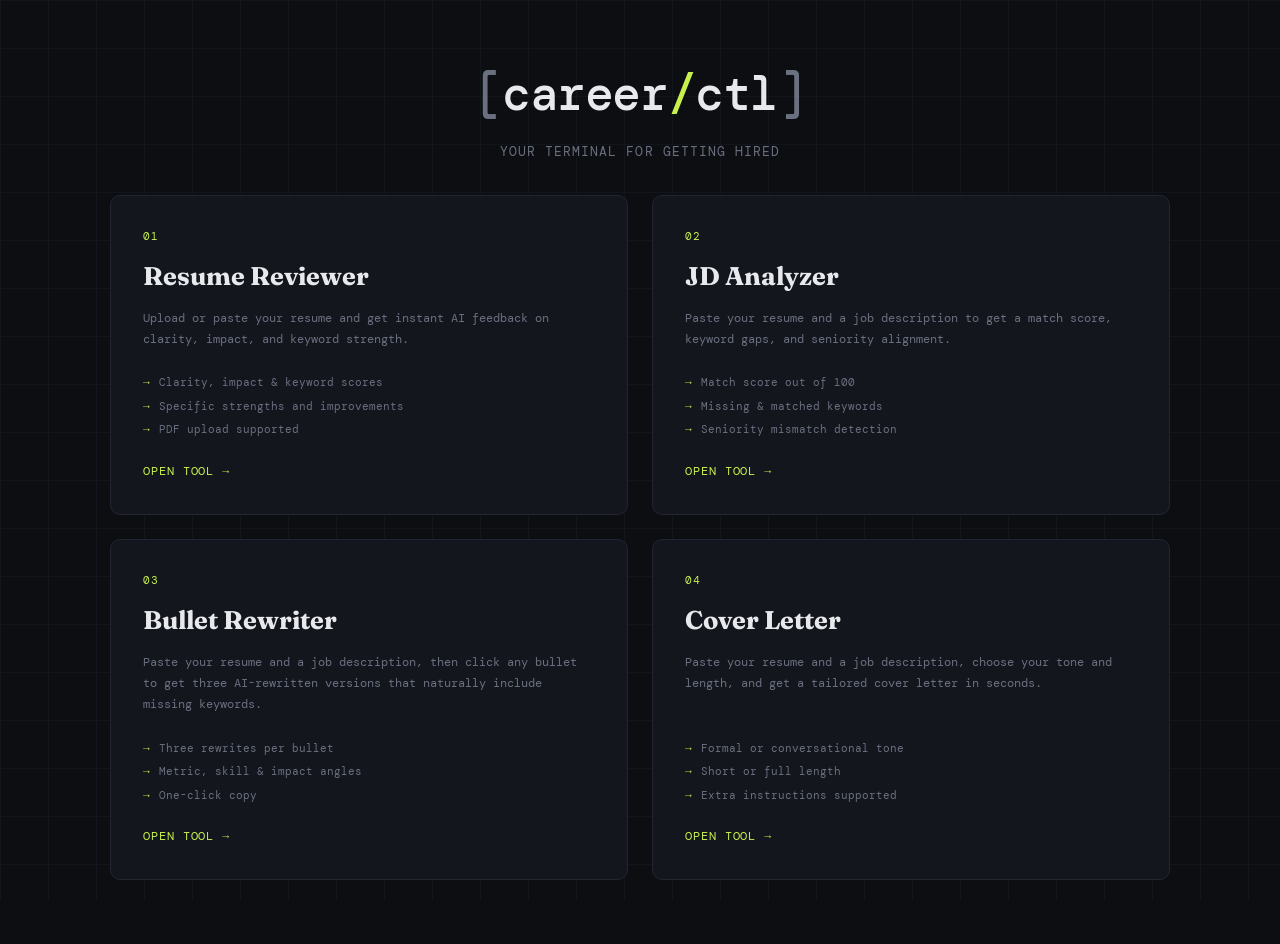
==== static/index.html @ 30c6700d "Initial commit — careerctl with resume reviewer, JD analyzer, bullet rewriter, cover letter generato" ====
<!DOCTYPE html>
<html lang="en">
<head>
  <meta charset="UTF-8" />
  <meta name="viewport" content="width=device-width, initial-scale=1.0" />
  <title>careerCTL — your terminal for getting hired</title>
  <link rel="preconnect" href="https://fonts.googleapis.com" />
  <link href="https://fonts.googleapis.com/css2?family=DM+Mono:wght@400;500&family=Fraunces:ital,opsz,wght@0,9..144,300;0,9..144,700;1,9..144,300&display=swap" rel="stylesheet" />
  <link rel="stylesheet" href="style.css" />
</head>
<body>
  <div class="bg-grid"></div>

  <header>
    <div class="logo">
    <a href="/" class="logo">
    <span class="logo-bracket">[</span>career<span class="logo-slash">/</span>ctl<span class="logo-bracket">]</span>
    </a>
    </div>
    <p class="tagline">your terminal for getting hired</p>
  </header>

  <main>
    <div class="tool-grid">

      <a href="reviewer.html" class="tool-card">
        <div class="tool-card-num">01</div>
        <div class="tool-card-title">Resume Reviewer</div>
        <p class="tool-card-desc">Upload or paste your resume and get instant AI feedback on clarity, impact, and keyword strength.</p>
        <div class="tool-card-features">
          <div class="tool-card-feature">Clarity, impact &amp; keyword scores</div>
          <div class="tool-card-feature">Specific strengths and improvements</div>
          <div class="tool-card-feature">PDF upload supported</div>
        </div>
        <span class="tool-card-cta">Open tool →</span>
      </a>

      <a href="analyzer.html" class="tool-card">
        <div class="tool-card-num">02</div>
        <div class="tool-card-title">JD Analyzer</div>
        <p class="tool-card-desc">Paste your resume and a job description to get a match score, keyword gaps, and seniority alignment.</p>
        <div class="tool-card-features">
          <div class="tool-card-feature">Match score out of 100</div>
          <div class="tool-card-feature">Missing &amp; matched keywords</div>
          <div class="tool-card-feature">Seniority mismatch detection</div>
        </div>
        <span class="tool-card-cta">Open tool →</span>
      </a>

      <a href="rewriter.html" class="tool-card">
        <div class="tool-card-num">03</div>
        <div class="tool-card-title">Bullet Rewriter</div>
        <p class="tool-card-desc">Paste your resume and a job description, then click any bullet to get three AI-rewritten versions that naturally include missing keywords.</p>
        <div class="tool-card-features">
          <div class="tool-card-feature">Three rewrites per bullet</div>
          <div class="tool-card-feature">Metric, skill &amp; impact angles</div>
          <div class="tool-card-feature">One-click copy</div>
        </div>
        <span class="tool-card-cta">Open tool →</span>
      </a>

      <a href="coverletter.html" class="tool-card">
        <div class="tool-card-num">04</div>
        <div class="tool-card-title">Cover Letter</div>
        <p class="tool-card-desc">Paste your resume and a job description, choose your tone and length, and get a tailored cover letter in seconds.</p>
        <div class="tool-card-features">
          <div class="tool-card-feature">Formal or conversational tone</div>
          <div class="tool-card-feature">Short or full length</div>
          <div class="tool-card-feature">Extra instructions supported</div>
        </div>
        <span class="tool-card-cta">Open tool →</span>
      </a>

    </div>
  </main>
</body>
</html>
---- static/style.css ----
/* ── Tokens ─────────────────────────────────────────────── */
:root {
  --bg:        #0c0e12;
  --surface:   #13161d;
  --border:    #222632;
  --text:      #e8e9ed;
  --muted:     #6b7080;
  --accent:    #c8f04e;
  --red:       #ff5c5c;
  --green:     #4effa0;
  --font-mono: 'DM Mono', monospace;
  --font-serif:'Fraunces', Georgia, serif;
  --radius:    10px;
  --transition: 0.22s ease;
}

/* ── Reset ──────────────────────────────────────────────── */
*, *::before, *::after { box-sizing: border-box; margin: 0; padding: 0; }
html { scroll-behavior: smooth; }
body {
  background: var(--bg);
  color: var(--text);
  font-family: var(--font-mono);
  font-size: 14px;
  line-height: 1.6;
  min-height: 100vh;
  overflow-x: hidden;
}

/* ── Background grid ────────────────────────────────────── */
.bg-grid {
  position: fixed; inset: 0; z-index: 0; pointer-events: none;
  background-image:
    linear-gradient(var(--border) 1px, transparent 1px),
    linear-gradient(90deg, var(--border) 1px, transparent 1px);
  background-size: 48px 48px;
  opacity: 0.35;
}

/* ── Header ─────────────────────────────────────────────── */
header {
  position: relative; z-index: 1;
  text-align: center;
  padding: 3.5rem 1rem 2rem;
}
.logo {
  font-family: var(--font-mono);
  font-size: clamp(1.8rem, 5vw, 3rem);
  font-weight: 500;
  letter-spacing: -0.03em;
  color: var(--text);
}
.logo-bracket { color: var(--muted); }
.logo-slash   { color: var(--accent); }
.tagline {
  margin-top: 0.6rem;
  color: var(--muted);
  font-size: 0.8rem;
  letter-spacing: 0.08em;
  text-transform: uppercase;
}
.back-link {
  display: inline-flex; align-items: center; gap: 0.4rem;
  font-size: 0.7rem; letter-spacing: 0.08em; text-transform: uppercase;
  color: var(--muted); text-decoration: none;
  margin-top: 1rem;
  transition: color var(--transition);
}
.back-link:hover { color: var(--accent); }

a.logo { text-decoration: none; transition: opacity var(--transition); }
a.logo:hover { opacity: 0.75; }

/* ── Main layout ────────────────────────────────────────── */
main {
  position: relative; z-index: 1;
  max-width: 1100px;
  margin: 0 auto;
  padding: 0 1.25rem 4rem;
  display: flex;
  flex-direction: column;
  gap: 2.5rem;
}

/* ── Landing tool grid ──────────────────────────────────── */
.tool-grid {
  display: grid;
  grid-template-columns: 1fr 1fr;
  gap: 1.5rem;
}
.tool-card {
  background: var(--surface);
  border: 1px solid var(--border);
  border-radius: var(--radius);
  padding: 2rem;
  text-decoration: none;
  color: var(--text);
  transition: all var(--transition);
  display: flex;
  flex-direction: column;
  gap: 1rem;
}
.tool-card:hover { border-color: var(--accent); transform: translateY(-2px); }
.tool-card-num { font-size: 0.68rem; color: var(--accent); letter-spacing: 0.1em; text-transform: uppercase; }
.tool-card-title { font-family: var(--font-serif); font-size: 1.6rem; font-weight: 700; line-height: 1.2; }
.tool-card-desc { font-size: 0.78rem; color: var(--muted); line-height: 1.7; }
.tool-card-features { display: flex; flex-direction: column; gap: 0.35rem; margin-top: auto; padding-top: 0.5rem; }
.tool-card-feature {
  font-size: 0.7rem; color: var(--muted);
  padding-left: 1rem; position: relative;
}
.tool-card-feature::before { content: '→'; position: absolute; left: 0; color: var(--accent); }
.tool-card-cta {
  display: inline-flex; align-items: center; gap: 0.4rem;
  font-size: 0.72rem; letter-spacing: 0.08em; text-transform: uppercase;
  color: var(--accent); margin-top: 0.5rem;
}

/* ── Input panel ────────────────────────────────────────── */
.input-panel {
  display: grid;
  grid-template-columns: 1fr auto 1fr;
  gap: 1rem;
  align-items: start;
}
.input-panel--single { grid-template-columns: 1fr; max-width: 700px; margin: 0 auto; width: 100%; }
.textarea-group { display: flex; flex-direction: column; gap: 0.5rem; }

label {
  font-size: 0.7rem;
  letter-spacing: 0.1em;
  text-transform: uppercase;
  color: var(--muted);
  display: flex; align-items: center; gap: 0.5rem;
}
.label-num { color: var(--accent); font-weight: 500; }

textarea {
  background: var(--surface);
  border: 1px solid var(--border);
  border-radius: var(--radius);
  color: var(--text);
  font-family: var(--font-mono);
  font-size: 0.78rem;
  line-height: 1.65;
  padding: 1rem;
  resize: vertical;
  min-height: 340px;
  outline: none;
  transition: border-color var(--transition);
  width: 100%;
}
textarea:focus { border-color: var(--accent); }
textarea::placeholder { color: var(--muted); opacity: 0.6; }

/* ── Char count ─────────────────────────────────────────── */
.char-count { font-size: 0.68rem; color: var(--muted); text-align: right; opacity: 0.6; }

/* ── File upload ────────────────────────────────────────── */
.file-upload-row { display: flex; align-items: center; gap: 0.75rem; margin-top: 0.35rem; }
input[type="file"] { display: none; }
.file-label {
  cursor: pointer;
  font-size: 0.7rem; letter-spacing: 0.08em; text-transform: uppercase;
  color: var(--accent);
  border: 1px solid rgba(200,240,78,0.35);
  border-radius: 5px;
  padding: 0.3rem 0.7rem;
  transition: background var(--transition);
  white-space: nowrap;
}
.file-label:hover { background: rgba(200,240,78,0.08); }
.file-icon { margin-right: 0.2rem; }
.file-name { font-size: 0.7rem; color: var(--muted); overflow: hidden; text-overflow: ellipsis; white-space: nowrap; max-width: 180px; }

/* ── Divider ────────────────────────────────────────────── */
.divider {
  display: flex; flex-direction: column;
  align-items: center; justify-content: center;
  padding-top: 2rem;
  color: var(--muted);
  font-style: italic;
  font-family: var(--font-serif);
  font-size: 1rem;
}

/* ── Buttons ────────────────────────────────────────────── */
.primary-btn {
  background: var(--accent);
  border: none;
  border-radius: var(--radius);
  color: #0c0e12;
  cursor: pointer;
  font-family: var(--font-mono);
  font-size: 0.8rem;
  font-weight: 500;
  letter-spacing: 0.08em;
  padding: 0.9rem 2rem;
  text-transform: uppercase;
  transition: opacity var(--transition), transform var(--transition);
  display: flex; align-items: center; justify-content: center; gap: 0.5rem;
  width: 100%;
}
.primary-btn:hover { opacity: 0.88; transform: translateY(-1px); }
.primary-btn:active { transform: translateY(0); }
.primary-btn:disabled { opacity: 0.5; cursor: not-allowed; transform: none; }
.primary-btn.full-width { grid-column: 1 / -1; }

.copy-btn {
  background: none;
  border: 1px solid var(--border);
  border-radius: 5px;
  color: var(--muted);
  cursor: pointer;
  font-family: var(--font-mono);
  font-size: 0.68rem;
  letter-spacing: 0.06em;
  padding: 0.3rem 0.7rem;
  text-transform: uppercase;
  transition: all var(--transition);
}
.copy-btn:hover { border-color: var(--accent); color: var(--accent); }
.copy-btn.copied { border-color: var(--green); color: var(--green); }

/* ── Loader dots ────────────────────────────────────────── */
.btn-loader { display: flex; gap: 4px; align-items: center; }
.dot {
  width: 6px; height: 6px;
  background: #0c0e12;
  border-radius: 50%;
  animation: bounce 0.9s infinite ease-in-out;
}
.dot:nth-child(2) { animation-delay: 0.15s; }
.dot:nth-child(3) { animation-delay: 0.3s; }
@keyframes bounce {
  0%, 80%, 100% { transform: scale(0.7); opacity: 0.5; }
  40%            { transform: scale(1);   opacity: 1; }
}

/* ── Error ──────────────────────────────────────────────── */
.error-msg {
  text-align: center;
  color: var(--red);
  font-size: 0.78rem;
  grid-column: 1 / -1;
}

/* ── Results ────────────────────────────────────────────── */
.results-panel { display: flex; flex-direction: column; gap: 1.5rem; animation: fadeUp 0.4s ease both; }
.results-panel[hidden] { display: none !important; }
@keyframes fadeUp {
  from { opacity: 0; transform: translateY(14px); }
  to   { opacity: 1; transform: translateY(0); }
}

/* ── Cards ──────────────────────────────────────────────── */
.card-grid { display: grid; grid-template-columns: 1fr 1fr; gap: 1rem; }
.card {
  background: var(--surface);
  border: 1px solid var(--border);
  border-radius: var(--radius);
  padding: 1.25rem;
}
.card h3 {
  font-family: var(--font-mono);
  font-size: 0.7rem;
  font-weight: 500;
  letter-spacing: 0.1em;
  text-transform: uppercase;
  color: var(--muted);
  margin-bottom: 0.85rem;
  display: flex; align-items: center; gap: 0.4rem;
}
.card--green { border-color: rgba(78,255,160,0.2); }
.card--green h3 .card-icon { color: var(--green); }
.card--red   { border-color: rgba(255,92,92,0.2); }
.card--red   h3 .card-icon { color: var(--red); }
.card--accent { border-color: rgba(200,240,78,0.25); }

/* ── Tags ───────────────────────────────────────────────── */
.tag-list { display: flex; flex-wrap: wrap; gap: 0.4rem; }
.tag { font-size: 0.7rem; padding: 0.25rem 0.6rem; border-radius: 4px; font-family: var(--font-mono); }
.tag-match { background: rgba(78,255,160,0.12); color: var(--green); }
.tag-miss  { background: rgba(255,92,92,0.12);  color: var(--red); }

/* ── Bullet lists ───────────────────────────────────────── */
.bullet-list { list-style: none; display: flex; flex-direction: column; gap: 0.5rem; }
.bullet-list li { font-size: 0.78rem; color: var(--muted); line-height: 1.55; padding-left: 1rem; position: relative; }
.bullet-list li::before { content: '—'; position: absolute; left: 0; color: var(--accent); }

/* ── Score ring ─────────────────────────────────────────── */
.score-block { display: flex; flex-direction: column; align-items: center; gap: 1.25rem; text-align: center; }
.score-ring-wrap { position: relative; width: 140px; height: 140px; }
.score-ring { width: 100%; height: 100%; transform: rotate(-90deg); }
.ring-bg   { fill: none; stroke: var(--border); stroke-width: 8; }
.ring-fill { fill: none; stroke: var(--accent); stroke-width: 8; stroke-linecap: round;
             transition: stroke-dashoffset 1s cubic-bezier(0.4,0,0.2,1); }
.score-center { position: absolute; inset: 0; display: flex; flex-direction: column; align-items: center; justify-content: center; }
.score-num { font-family: var(--font-serif); font-size: 2.6rem; font-weight: 700; line-height: 1; color: var(--accent); }
.score-label { font-size: 0.65rem; color: var(--muted); text-transform: uppercase; letter-spacing: 0.1em; }
.summary-text { color: var(--muted); max-width: 560px; font-size: 0.82rem; line-height: 1.7; }

/* ── Score bars (reviewer) ──────────────────────────────── */
.score-bars { display: flex; flex-direction: column; gap: 1rem; }
.score-bar-item { display: flex; flex-direction: column; gap: 0.4rem; }
.score-bar-label { display: flex; justify-content: space-between; font-size: 0.72rem; color: var(--muted); }
.score-bar-label span:last-child { color: var(--accent); font-weight: 500; }
.score-bar-track { height: 6px; background: var(--border); border-radius: 3px; overflow: hidden; }
.score-bar-fill { height: 100%; background: var(--accent); border-radius: 3px; width: 0; transition: width 1s cubic-bezier(0.4,0,0.2,1); }

/* ── Skill gaps ─────────────────────────────────────────── */
.gap-list { display: flex; flex-direction: column; gap: 0.75rem; }
.gap-item { display: flex; gap: 0.75rem; align-items: flex-start; }
.importance {
  font-size: 0.62rem; font-weight: 500; letter-spacing: 0.06em;
  text-transform: uppercase; border-radius: 3px;
  padding: 0.2rem 0.45rem; white-space: nowrap; margin-top: 1px; flex-shrink: 0;
}
.importance--high   { background: rgba(255,92,92,0.15);  color: var(--red); }
.importance--medium { background: rgba(200,240,78,0.15); color: var(--accent); }
.importance--low    { background: rgba(107,112,128,0.2); color: var(--muted); }
.gap-text strong { color: var(--text); font-size: 0.8rem; }
.gap-text span   { color: var(--muted); font-size: 0.76rem; display: block; margin-top: 0.15rem; }

/* ── Seniority ──────────────────────────────────────────── */
.seniority-row { display: flex; align-items: center; gap: 1rem; margin-bottom: 0.85rem; }
.seniority-pill {
  background: var(--bg); border: 1px solid var(--border); border-radius: 8px;
  padding: 0.5rem 1rem; display: flex; flex-direction: column; align-items: center; gap: 0.15rem; min-width: 90px;
}
.pill-label { font-size: 0.6rem; letter-spacing: 0.1em; text-transform: uppercase; color: var(--muted); }
.pill-level { font-family: var(--font-serif); font-size: 1rem; font-weight: 700; text-transform: capitalize; }
.seniority-arrow { color: var(--muted); font-size: 1.2rem; }
.seniority-verdict { font-size: 0.78rem; color: var(--muted); line-height: 1.6; }
.pill--match { border-color: rgba(78,255,160,0.3); }
.pill--match .pill-level { color: var(--green); }
.pill--mismatch { border-color: rgba(255,92,92,0.3); }
.pill--mismatch .pill-level { color: var(--red); }

/* ── Two-column tool layout ─────────────────────────────── */
.tool-layout { display: grid; grid-template-columns: 1fr 1fr; gap: 1rem; align-items: start; }
.tool-left, .tool-right { min-height: 500px; }

/* ── Empty state ────────────────────────────────────────── */
.empty-state {
  display: flex; flex-direction: column; align-items: center; justify-content: center;
  height: 400px; gap: 0.75rem; color: var(--muted); opacity: 0.5;
  font-size: 0.8rem; text-align: center;
}
.empty-state span { font-size: 2rem; }

/* ── Clickable resume lines ─────────────────────────────── */
.resume-bullets { display: flex; flex-direction: column; gap: 0.4rem; }
.resume-line {
  font-size: 0.78rem; color: var(--muted); padding: 0.5rem 0.75rem;
  border-radius: 6px; border: 1px solid transparent;
  cursor: pointer; transition: all var(--transition); line-height: 1.5;
}
.resume-line:hover { border-color: var(--accent); color: var(--text); background: rgba(200,240,78,0.05); }
.resume-line.selected { border-color: var(--accent); background: rgba(200,240,78,0.08); color: var(--text); }
.tool-hint { font-size: 0.7rem; color: var(--muted); margin-bottom: 0.85rem; opacity: 0.7; }

/* ── Rewrite items ──────────────────────────────────────── */
.rewrite-loading { display: flex; gap: 4px; align-items: center; padding: 0.5rem 0; }
.rewrite-list { display: flex; flex-direction: column; gap: 1rem; margin-top: 1rem; }
.rewrite-item { background: var(--bg); border: 1px solid var(--border); border-radius: 8px; padding: 1rem; }
.rewrite-version { font-size: 0.82rem; color: var(--text); line-height: 1.65; margin-bottom: 0.5rem; }
.rewrite-explanation { font-size: 0.72rem; color: var(--muted); margin-bottom: 0.75rem; }
.original-bullet { font-size: 0.82rem; color: var(--text); line-height: 1.65; border-left: 2px solid var(--accent); padding-left: 0.85rem; margin-bottom: 1rem; }

/* ── Cover letter controls ──────────────────────────────── */
.cl-control-group { display: flex; flex-direction: column; gap: 0.5rem; margin-bottom: 1.25rem; }
.cl-label { font-size: 0.68rem; letter-spacing: 0.1em; text-transform: uppercase; color: var(--muted); }
.cl-toggle { display: flex; gap: 0.4rem; }
.cl-toggle-btn {
  flex: 1; background: var(--bg); border: 1px solid var(--border); border-radius: 6px;
  color: var(--muted); cursor: pointer; font-family: var(--font-mono);
  font-size: 0.72rem; letter-spacing: 0.06em; padding: 0.45rem 0;
  text-transform: uppercase; transition: all var(--transition);
}
.cl-toggle-btn:hover { border-color: var(--accent); color: var(--accent); }
.cl-toggle-btn.active { background: rgba(200,240,78,0.12); border-color: var(--accent); color: var(--accent); }
.cl-textarea {
  background: var(--bg); border: 1px solid var(--border); border-radius: var(--radius);
  color: var(--text); font-family: var(--font-mono); font-size: 0.76rem;
  line-height: 1.6; min-height: 120px; outline: none; padding: 0.75rem;
  resize: vertical; transition: border-color var(--transition); width: 100%;
}
.cl-textarea:focus { border-color: var(--accent); }
.cl-textarea::placeholder { color: var(--muted); opacity: 0.6; }
.cl-actions { display: flex; align-items: center; justify-content: space-between; margin-bottom: 1rem; }
.cl-output { font-size: 0.82rem; line-height: 1.85; color: var(--text); white-space: pre-wrap; border-left: 2px solid var(--accent); padding-left: 1rem; }

/* ── Responsive ─────────────────────────────────────────── */
@media (max-width: 640px) {
  .input-panel { grid-template-columns: 1fr; }
  .divider { flex-direction: row; padding-top: 0; }
  .card-grid { grid-template-columns: 1fr; }
  .tool-grid { grid-template-columns: 1fr; }
  .tool-layout { grid-template-columns: 1fr; }
}
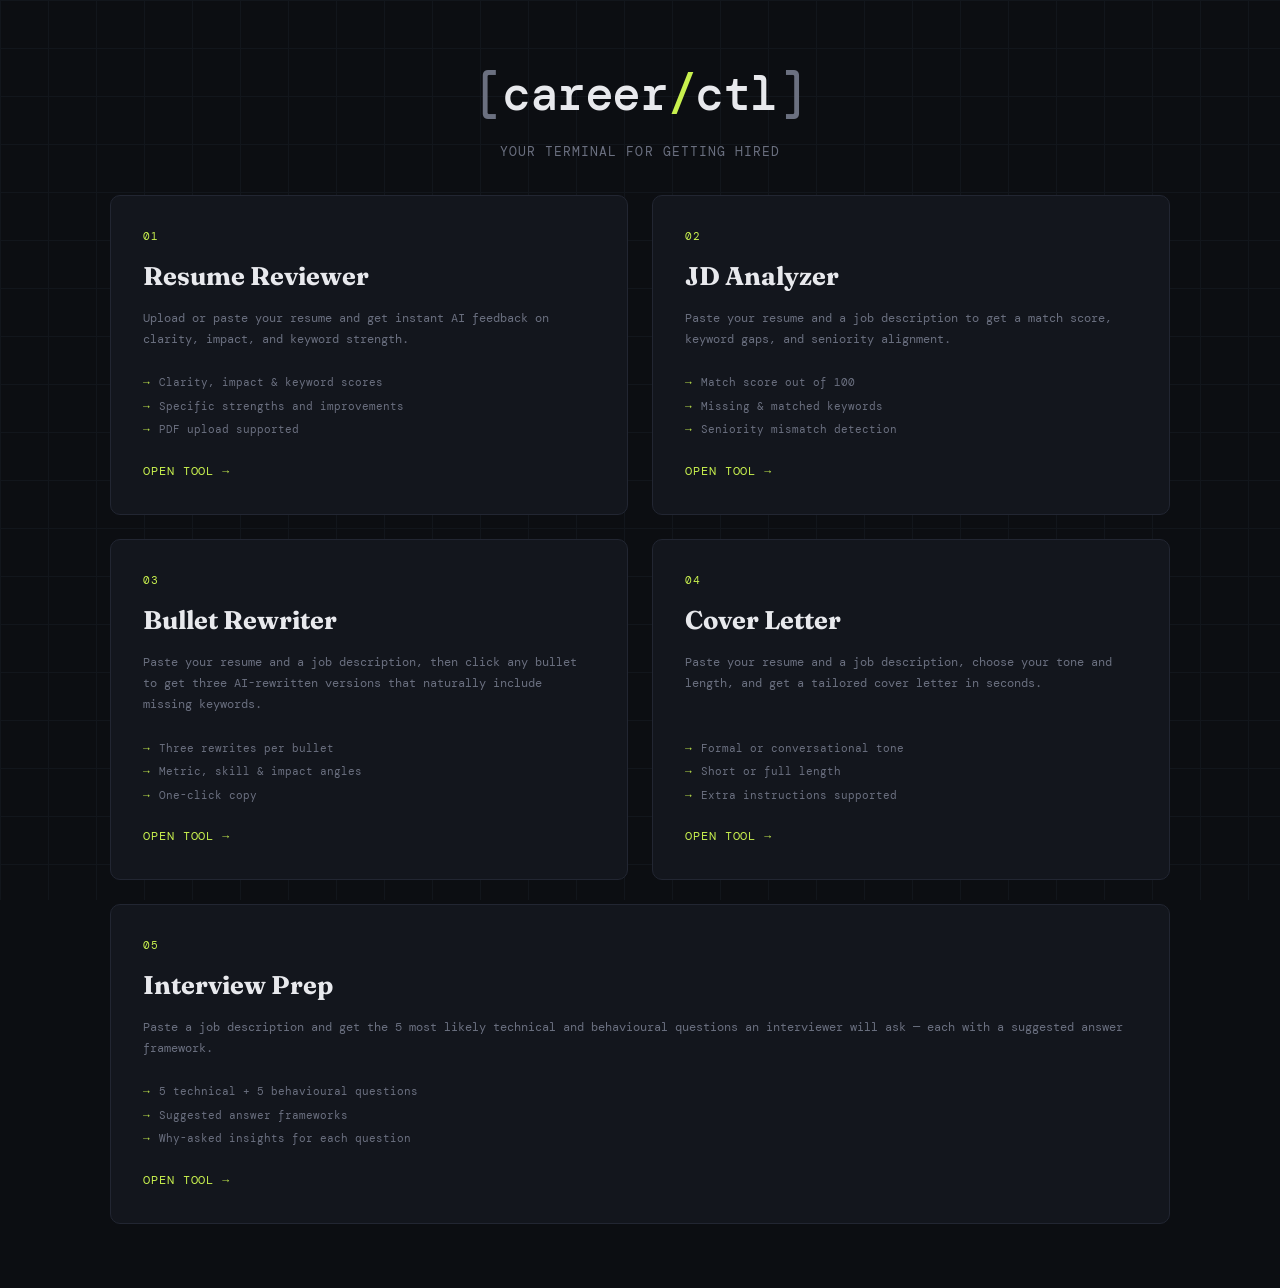
==== commit 73ebd48b: "Add interview prep tool as fifth page Generates 5 technical and 5 behavioural interview questions fr" ====
--- a/static/index.html
+++ b/static/index.html
@@ -71,6 +71,18 @@
         <span class="tool-card-cta">Open tool →</span>
       </a>
 
+      <a href="interviewprep.html" class="tool-card tool-card--wide">
+        <div class="tool-card-num">05</div>
+        <div class="tool-card-title">Interview Prep</div>
+        <p class="tool-card-desc">Paste a job description and get the 5 most likely technical and behavioural questions an interviewer will ask — each with a suggested answer framework.</p>
+        <div class="tool-card-features">
+          <div class="tool-card-feature">5 technical + 5 behavioural questions</div>
+          <div class="tool-card-feature">Suggested answer frameworks</div>
+          <div class="tool-card-feature">Why-asked insights for each question</div>
+        </div>
+        <span class="tool-card-cta">Open tool →</span>
+      </a>
+
     </div>
   </main>
 </body>
--- a/static/style.css
+++ b/static/style.css
@@ -115,6 +115,7 @@
   font-size: 0.72rem; letter-spacing: 0.08em; text-transform: uppercase;
   color: var(--accent); margin-top: 0.5rem;
 }
+.tool-card--wide { grid-column: 1 / -1; }
 
 /* ── Input panel ────────────────────────────────────────── */
 .input-panel {
@@ -391,6 +392,59 @@
 .cl-actions { display: flex; align-items: center; justify-content: space-between; margin-bottom: 1rem; }
 .cl-output { font-size: 0.82rem; line-height: 1.85; color: var(--text); white-space: pre-wrap; border-left: 2px solid var(--accent); padding-left: 1rem; }
 
+/* ── Interview Prep ─────────────────────────────────────── */
+.ip-section-header {
+  display: flex; align-items: center; gap: 0.6rem; margin-bottom: 0.85rem;
+}
+.ip-section-badge {
+  font-size: 0.62rem; font-weight: 500; letter-spacing: 0.08em;
+  text-transform: uppercase; border-radius: 4px; padding: 0.2rem 0.55rem;
+}
+.ip-badge--tech  { background: rgba(200,240,78,0.12); color: var(--accent); }
+.ip-badge--behav { background: rgba(78,160,255,0.12); color: #7eb8ff; }
+.ip-section-count { font-size: 0.65rem; color: var(--muted); }
+
+.ip-question-list { display: flex; flex-direction: column; gap: 0.75rem; }
+.ip-question-card {
+  background: var(--bg);
+  border: 1px solid var(--border);
+  border-radius: 8px;
+  overflow: hidden;
+}
+.ip-q-header {
+  display: flex; align-items: flex-start; gap: 0.75rem;
+  padding: 0.85rem 1rem;
+}
+.ip-q-num {
+  font-size: 0.62rem; color: var(--accent); letter-spacing: 0.1em;
+  text-transform: uppercase; flex-shrink: 0; padding-top: 0.15rem;
+}
+.ip-q-text {
+  font-size: 0.82rem; color: var(--text); line-height: 1.55; margin: 0;
+}
+.ip-q-body {
+  border-top: 1px solid var(--border);
+  padding: 0.75rem 1rem;
+  display: flex; flex-direction: column; gap: 0.5rem;
+}
+.ip-framework {
+  display: flex; flex-direction: column; gap: 0.25rem;
+}
+.ip-framework-label {
+  font-size: 0.62rem; letter-spacing: 0.1em; text-transform: uppercase;
+  color: var(--accent); opacity: 0.7;
+}
+.ip-framework-text {
+  font-size: 0.77rem; color: var(--muted); line-height: 1.6; margin: 0;
+}
+.ip-why-asked {
+  font-size: 0.72rem; color: var(--muted); line-height: 1.5; margin: 0;
+}
+.ip-why-label {
+  font-size: 0.62rem; letter-spacing: 0.08em; text-transform: uppercase;
+  color: var(--muted); opacity: 0.6; margin-right: 0.35rem;
+}
+
 /* ── Responsive ─────────────────────────────────────────── */
 @media (max-width: 640px) {
   .input-panel { grid-template-columns: 1fr; }
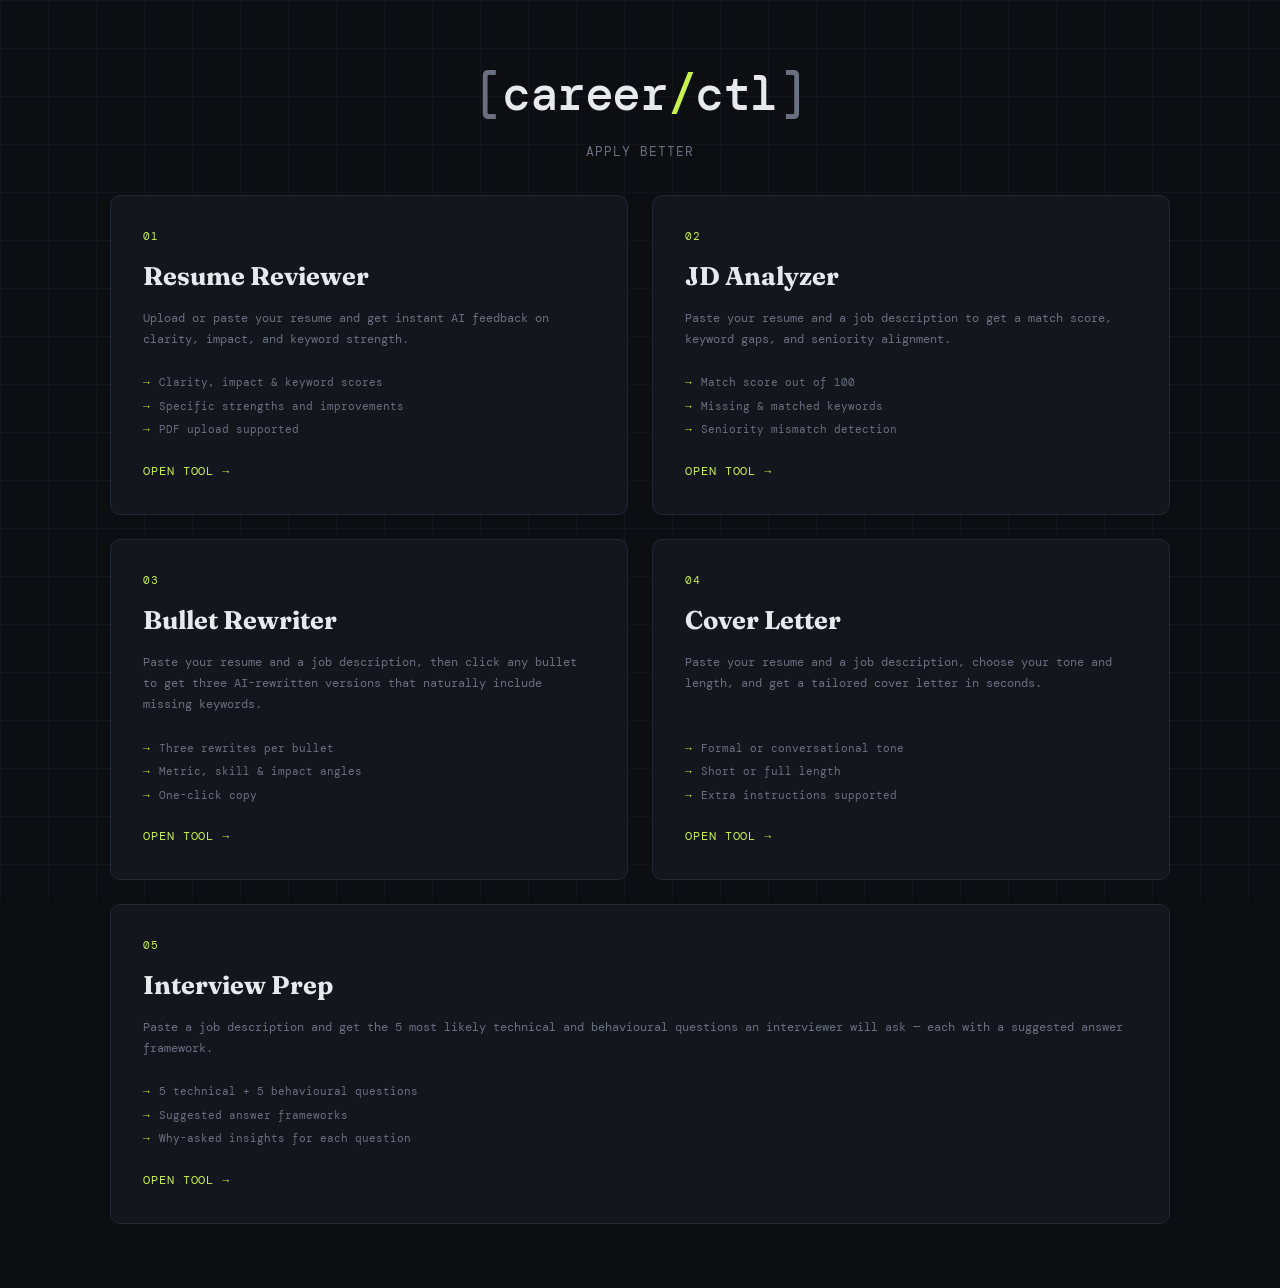
==== commit 7edead0b: "Add full mobile responsiveness across all pages Replaces the old 640px breakpoint with 768px and 480" ====
--- a/static/index.html
+++ b/static/index.html
@@ -6,6 +6,7 @@
   <title>careerCTL — your terminal for getting hired</title>
   <link rel="preconnect" href="https://fonts.googleapis.com" />
   <link href="https://fonts.googleapis.com/css2?family=DM+Mono:wght@400;500&family=Fraunces:ital,opsz,wght@0,9..144,300;0,9..144,700;1,9..144,300&display=swap" rel="stylesheet" />
+  <link rel="icon" type="image/svg+xml" href="/favicon.svg" />
   <link rel="stylesheet" href="style.css" />
 </head>
 <body>
@@ -17,7 +18,7 @@
     <span class="logo-bracket">[</span>career<span class="logo-slash">/</span>ctl<span class="logo-bracket">]</span>
     </a>
     </div>
-    <p class="tagline">your terminal for getting hired</p>
+    <p class="tagline">apply better</p>
   </header>
 
   <main>
--- a/static/style.css
+++ b/static/style.css
@@ -67,6 +67,13 @@
   transition: color var(--transition);
 }
 .back-link:hover { color: var(--accent); }
+.edit-inputs-link {
+  background: none; border: none; cursor: pointer; padding: 0;
+  font-family: var(--font-mono); font-size: 0.7rem; letter-spacing: 0.08em; text-transform: uppercase;
+  color: var(--muted); display: inline-flex; align-items: center; gap: 0.3rem;
+  transition: color var(--transition);
+}
+.edit-inputs-link:hover { color: var(--accent); }
 
 a.logo { text-decoration: none; transition: opacity var(--transition); }
 a.logo:hover { opacity: 0.75; }
@@ -446,10 +453,91 @@
 }
 
 /* ── Responsive ─────────────────────────────────────────── */
-@media (max-width: 640px) {
-  .input-panel { grid-template-columns: 1fr; }
-  .divider { flex-direction: row; padding-top: 0; }
-  .card-grid { grid-template-columns: 1fr; }
-  .tool-grid { grid-template-columns: 1fr; }
-  .tool-layout { grid-template-columns: 1fr; }
-}
+
+/* Tablet + mobile (≤768px) */
+@media (max-width: 768px) {
+  /* Header: reduce vertical padding, scale down logo */
+  header {
+    padding: 2rem 1rem 1.25rem;
+  }
+  .logo {
+    font-size: clamp(1.5rem, 6vw, 2.2rem);
+  }
+  .tagline {
+    font-size: 0.72rem;
+    margin-top: 0.4rem;
+  }
+
+  /* Main layout: tighter padding and gaps */
+  main {
+    padding: 0 1rem 3rem;
+    gap: 1.75rem;
+  }
+
+  /* Landing: stack tool cards to single column */
+  .tool-grid {
+    grid-template-columns: 1fr;
+  }
+  .tool-card {
+    padding: 1.5rem;
+  }
+
+  /* Input panel (analyzer, rewriter): stack textareas vertically */
+  .input-panel {
+    grid-template-columns: 1fr;
+  }
+  /* Divider becomes a horizontal bar between stacked textareas */
+  .divider {
+    flex-direction: row;
+    padding: 0.25rem 0;
+  }
+
+  /* Textareas: smaller min-height so they don't eat the whole screen */
+  textarea {
+    min-height: 180px !important;
+  }
+
+  /* Two-column tool layout (rewriter, cover letter): stack vertically */
+  .tool-layout {
+    grid-template-columns: 1fr;
+  }
+  .tool-left,
+  .tool-right {
+    min-height: auto;
+  }
+
+  /* Reviewer / analyzer results card grid: single column */
+  .card-grid {
+    grid-template-columns: 1fr;
+  }
+
+  /* Empty state: less tall when stacked */
+  .empty-state {
+    height: 220px;
+  }
+
+  /* Buttons: full width */
+  .primary-btn {
+    width: 100%;
+  }
+}
+
+/* Small phones (≤480px): further tighten spacing */
+@media (max-width: 480px) {
+  header {
+    padding: 1.5rem 0.75rem 1rem;
+  }
+  main {
+    padding: 0 0.75rem 2.5rem;
+    gap: 1.25rem;
+  }
+  .tool-card {
+    padding: 1.25rem;
+  }
+  .tool-card-title {
+    font-size: 1.3rem;
+  }
+  .card {
+    padding: 1rem;
+  }
+}
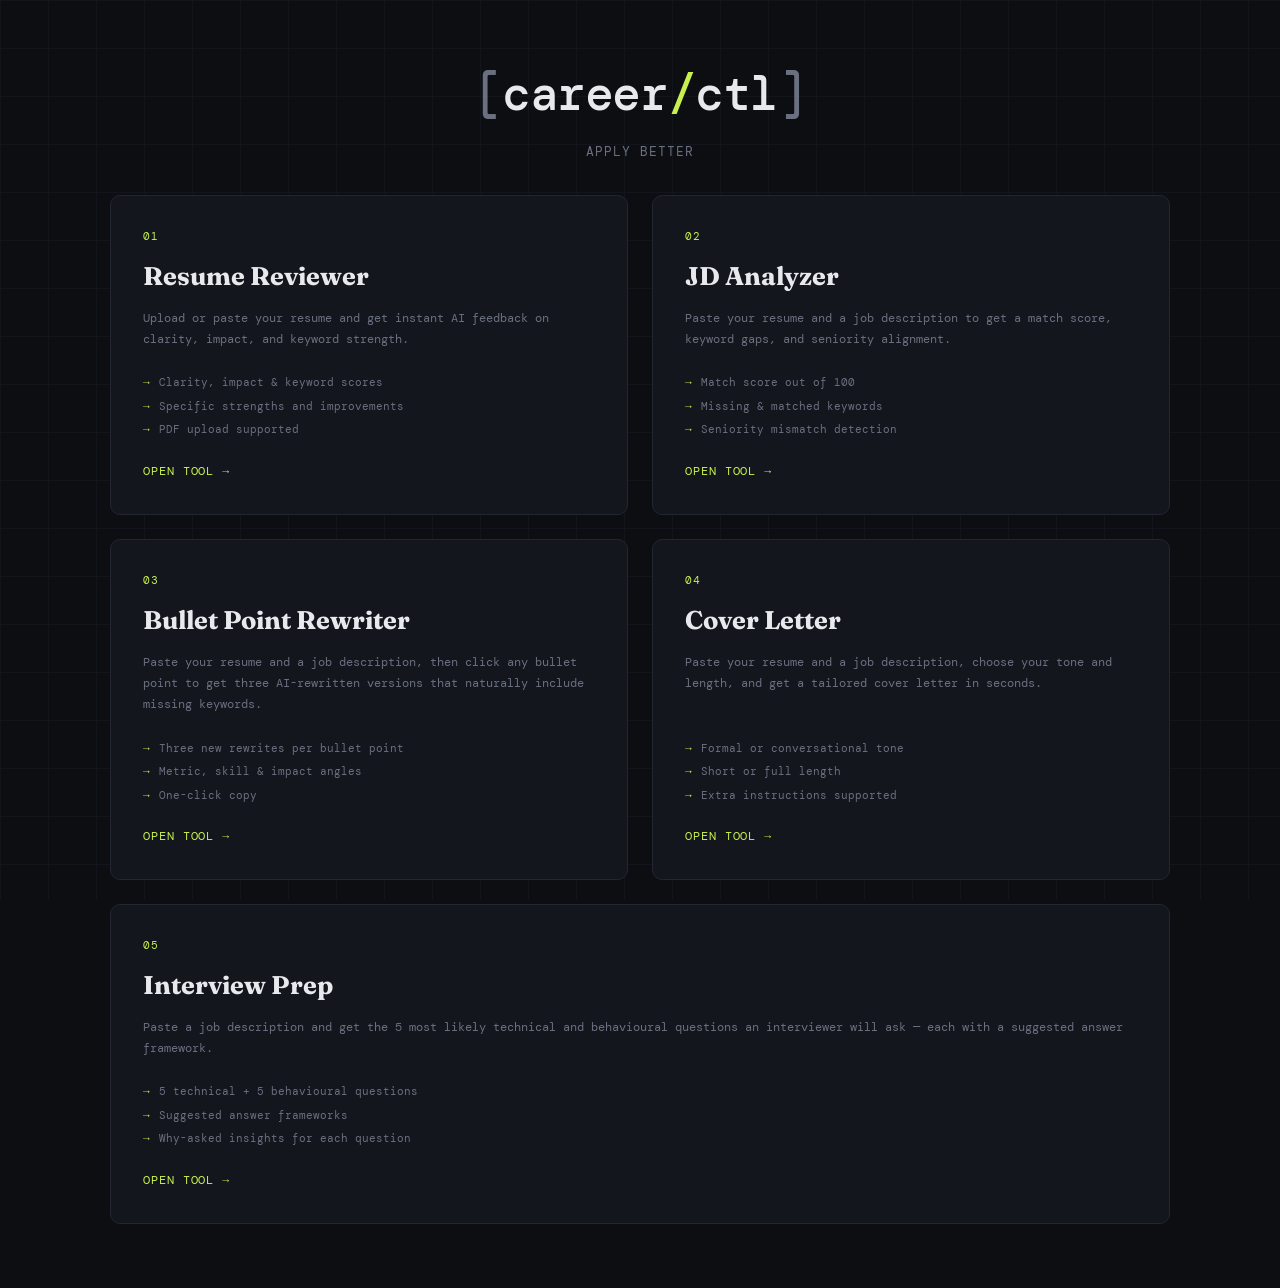
==== commit b9c41f03: "Add Google Analytics" ====
--- a/static/index.html
+++ b/static/index.html
@@ -3,11 +3,18 @@
 <head>
   <meta charset="UTF-8" />
   <meta name="viewport" content="width=device-width, initial-scale=1.0" />
-  <title>careerCTL — your terminal for getting hired</title>
+  <title>careerCTL — apply better</title>
   <link rel="preconnect" href="https://fonts.googleapis.com" />
   <link href="https://fonts.googleapis.com/css2?family=DM+Mono:wght@400;500&family=Fraunces:ital,opsz,wght@0,9..144,300;0,9..144,700;1,9..144,300&display=swap" rel="stylesheet" />
   <link rel="icon" type="image/svg+xml" href="/favicon.svg" />
   <link rel="stylesheet" href="style.css" />
+  <script async src="https://www.googletagmanager.com/gtag/js?id=G-03QJLKXWZE"></script>
+  <script>
+    window.dataLayer = window.dataLayer || [];
+    function gtag(){dataLayer.push(arguments);}
+    gtag('js', new Date());
+    gtag('config', 'G-03QJLKXWZE');
+  </script>
 </head>
 <body>
   <div class="bg-grid"></div>
@@ -50,10 +57,10 @@
 
       <a href="rewriter.html" class="tool-card">
         <div class="tool-card-num">03</div>
-        <div class="tool-card-title">Bullet Rewriter</div>
-        <p class="tool-card-desc">Paste your resume and a job description, then click any bullet to get three AI-rewritten versions that naturally include missing keywords.</p>
+        <div class="tool-card-title">Bullet Point Rewriter</div>
+        <p class="tool-card-desc">Paste your resume and a job description, then click any bullet point to get three AI-rewritten versions that naturally include missing keywords.</p>
         <div class="tool-card-features">
-          <div class="tool-card-feature">Three rewrites per bullet</div>
+          <div class="tool-card-feature">Three new rewrites per bullet point</div>
           <div class="tool-card-feature">Metric, skill &amp; impact angles</div>
           <div class="tool-card-feature">One-click copy</div>
         </div>
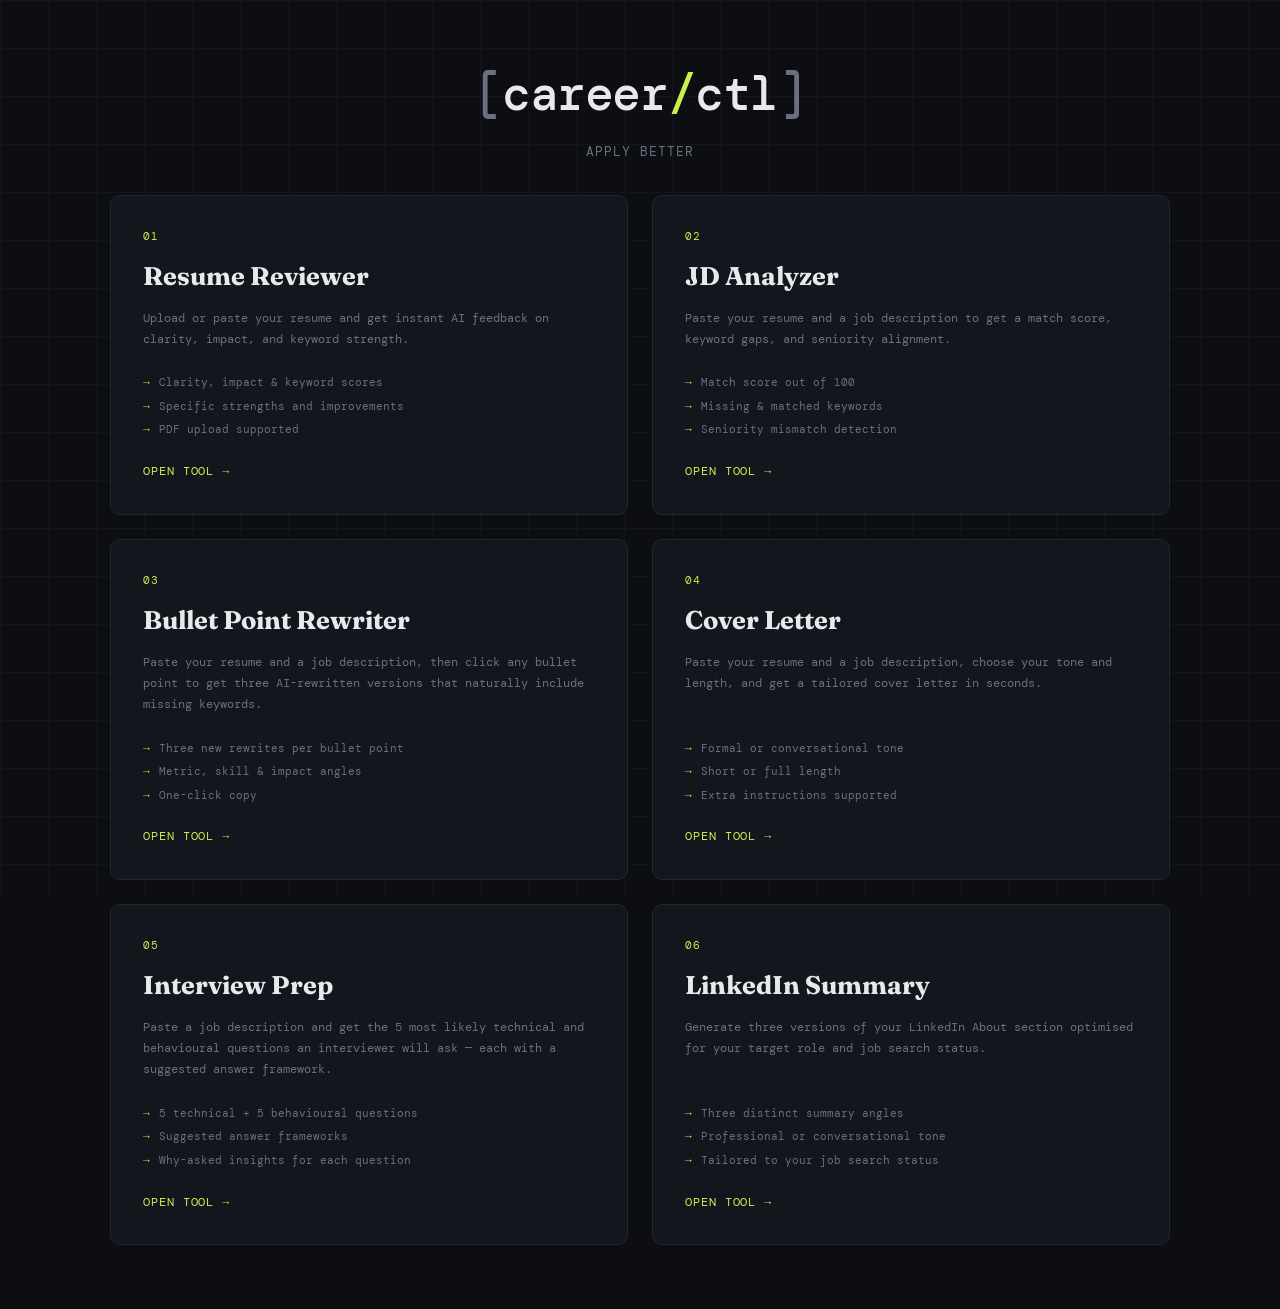
==== commit afb66d69: "Add LinkedIn summary generator as sixth tool" ====
--- a/static/index.html
+++ b/static/index.html
@@ -79,7 +79,7 @@
         <span class="tool-card-cta">Open tool →</span>
       </a>
 
-      <a href="interviewprep.html" class="tool-card tool-card--wide">
+      <a href="interviewprep.html" class="tool-card">
         <div class="tool-card-num">05</div>
         <div class="tool-card-title">Interview Prep</div>
         <p class="tool-card-desc">Paste a job description and get the 5 most likely technical and behavioural questions an interviewer will ask — each with a suggested answer framework.</p>
@@ -91,6 +91,18 @@
         <span class="tool-card-cta">Open tool →</span>
       </a>
 
+      <a href="linkedin.html" class="tool-card">
+        <div class="tool-card-num">06</div>
+        <div class="tool-card-title">LinkedIn Summary</div>
+        <p class="tool-card-desc">Generate three versions of your LinkedIn About section optimised for your target role and job search status.</p>
+        <div class="tool-card-features">
+          <div class="tool-card-feature">Three distinct summary angles</div>
+          <div class="tool-card-feature">Professional or conversational tone</div>
+          <div class="tool-card-feature">Tailored to your job search status</div>
+        </div>
+        <span class="tool-card-cta">Open tool →</span>
+      </a>
+
     </div>
   </main>
 </body>
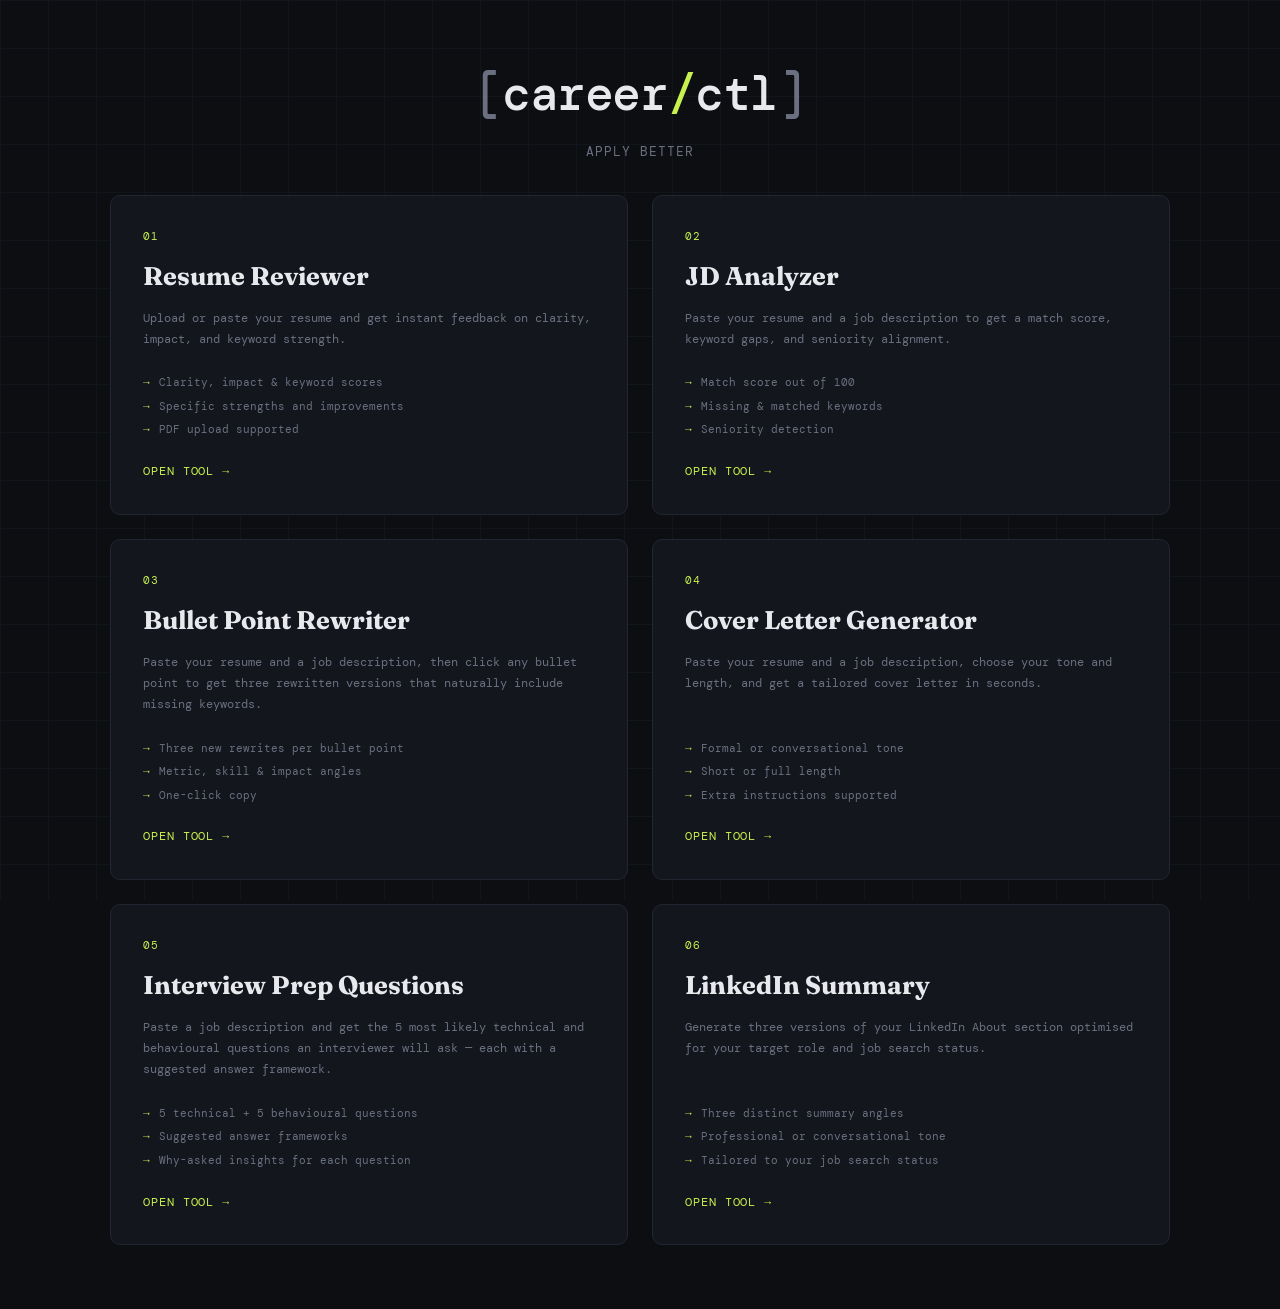
==== commit f27108a2: "Clean up README, add .env.example, fix gitignore, polish UI - Fix project structure casing (careerct" ====
--- a/static/index.html
+++ b/static/index.html
@@ -34,7 +34,7 @@
       <a href="reviewer.html" class="tool-card">
         <div class="tool-card-num">01</div>
         <div class="tool-card-title">Resume Reviewer</div>
-        <p class="tool-card-desc">Upload or paste your resume and get instant AI feedback on clarity, impact, and keyword strength.</p>
+        <p class="tool-card-desc">Upload or paste your resume and get instant feedback on clarity, impact, and keyword strength.</p>
         <div class="tool-card-features">
           <div class="tool-card-feature">Clarity, impact &amp; keyword scores</div>
           <div class="tool-card-feature">Specific strengths and improvements</div>
@@ -50,7 +50,7 @@
         <div class="tool-card-features">
           <div class="tool-card-feature">Match score out of 100</div>
           <div class="tool-card-feature">Missing &amp; matched keywords</div>
-          <div class="tool-card-feature">Seniority mismatch detection</div>
+          <div class="tool-card-feature">Seniority detection</div>
         </div>
         <span class="tool-card-cta">Open tool →</span>
       </a>
@@ -58,7 +58,7 @@
       <a href="rewriter.html" class="tool-card">
         <div class="tool-card-num">03</div>
         <div class="tool-card-title">Bullet Point Rewriter</div>
-        <p class="tool-card-desc">Paste your resume and a job description, then click any bullet point to get three AI-rewritten versions that naturally include missing keywords.</p>
+        <p class="tool-card-desc">Paste your resume and a job description, then click any bullet point to get three rewritten versions that naturally include missing keywords.</p>
         <div class="tool-card-features">
           <div class="tool-card-feature">Three new rewrites per bullet point</div>
           <div class="tool-card-feature">Metric, skill &amp; impact angles</div>
@@ -69,7 +69,7 @@
 
       <a href="coverletter.html" class="tool-card">
         <div class="tool-card-num">04</div>
-        <div class="tool-card-title">Cover Letter</div>
+        <div class="tool-card-title">Cover Letter Generator</div>
         <p class="tool-card-desc">Paste your resume and a job description, choose your tone and length, and get a tailored cover letter in seconds.</p>
         <div class="tool-card-features">
           <div class="tool-card-feature">Formal or conversational tone</div>
@@ -81,7 +81,7 @@
 
       <a href="interviewprep.html" class="tool-card">
         <div class="tool-card-num">05</div>
-        <div class="tool-card-title">Interview Prep</div>
+        <div class="tool-card-title">Interview Prep Questions</div>
         <p class="tool-card-desc">Paste a job description and get the 5 most likely technical and behavioural questions an interviewer will ask — each with a suggested answer framework.</p>
         <div class="tool-card-features">
           <div class="tool-card-feature">5 technical + 5 behavioural questions</div>
--- a/static/style.css
+++ b/static/style.css
@@ -102,12 +102,28 @@
   padding: 2rem;
   text-decoration: none;
   color: var(--text);
-  transition: all var(--transition);
+  transition: border-color var(--transition), transform var(--transition), box-shadow var(--transition), background var(--transition);
   display: flex;
   flex-direction: column;
   gap: 1rem;
-}
-.tool-card:hover { border-color: var(--accent); transform: translateY(-2px); }
+  animation: cardFadeUp 0.45s ease both;
+}
+.tool-card:nth-child(1) { animation-delay: 0.05s; }
+.tool-card:nth-child(2) { animation-delay: 0.12s; }
+.tool-card:nth-child(3) { animation-delay: 0.19s; }
+.tool-card:nth-child(4) { animation-delay: 0.26s; }
+.tool-card:nth-child(5) { animation-delay: 0.33s; }
+.tool-card:nth-child(6) { animation-delay: 0.40s; }
+@keyframes cardFadeUp {
+  from { opacity: 0; transform: translateY(20px); }
+  to   { opacity: 1; transform: translateY(0); }
+}
+.tool-card:hover {
+  border-color: var(--accent);
+  transform: translateY(-5px);
+  box-shadow: 0 16px 48px rgba(200,240,78,0.08), 0 4px 16px rgba(0,0,0,0.3);
+  background: #161921;
+}
 .tool-card-num { font-size: 0.68rem; color: var(--accent); letter-spacing: 0.1em; text-transform: uppercase; }
 .tool-card-title { font-family: var(--font-serif); font-size: 1.6rem; font-weight: 700; line-height: 1.2; }
 .tool-card-desc { font-size: 0.78rem; color: var(--muted); line-height: 1.7; }
@@ -121,7 +137,9 @@
   display: inline-flex; align-items: center; gap: 0.4rem;
   font-size: 0.72rem; letter-spacing: 0.08em; text-transform: uppercase;
   color: var(--accent); margin-top: 0.5rem;
-}
+  transition: transform var(--transition);
+}
+.tool-card:hover .tool-card-cta { transform: translateX(5px); }
 .tool-card--wide { grid-column: 1 / -1; }
 
 /* ── Input panel ────────────────────────────────────────── */
